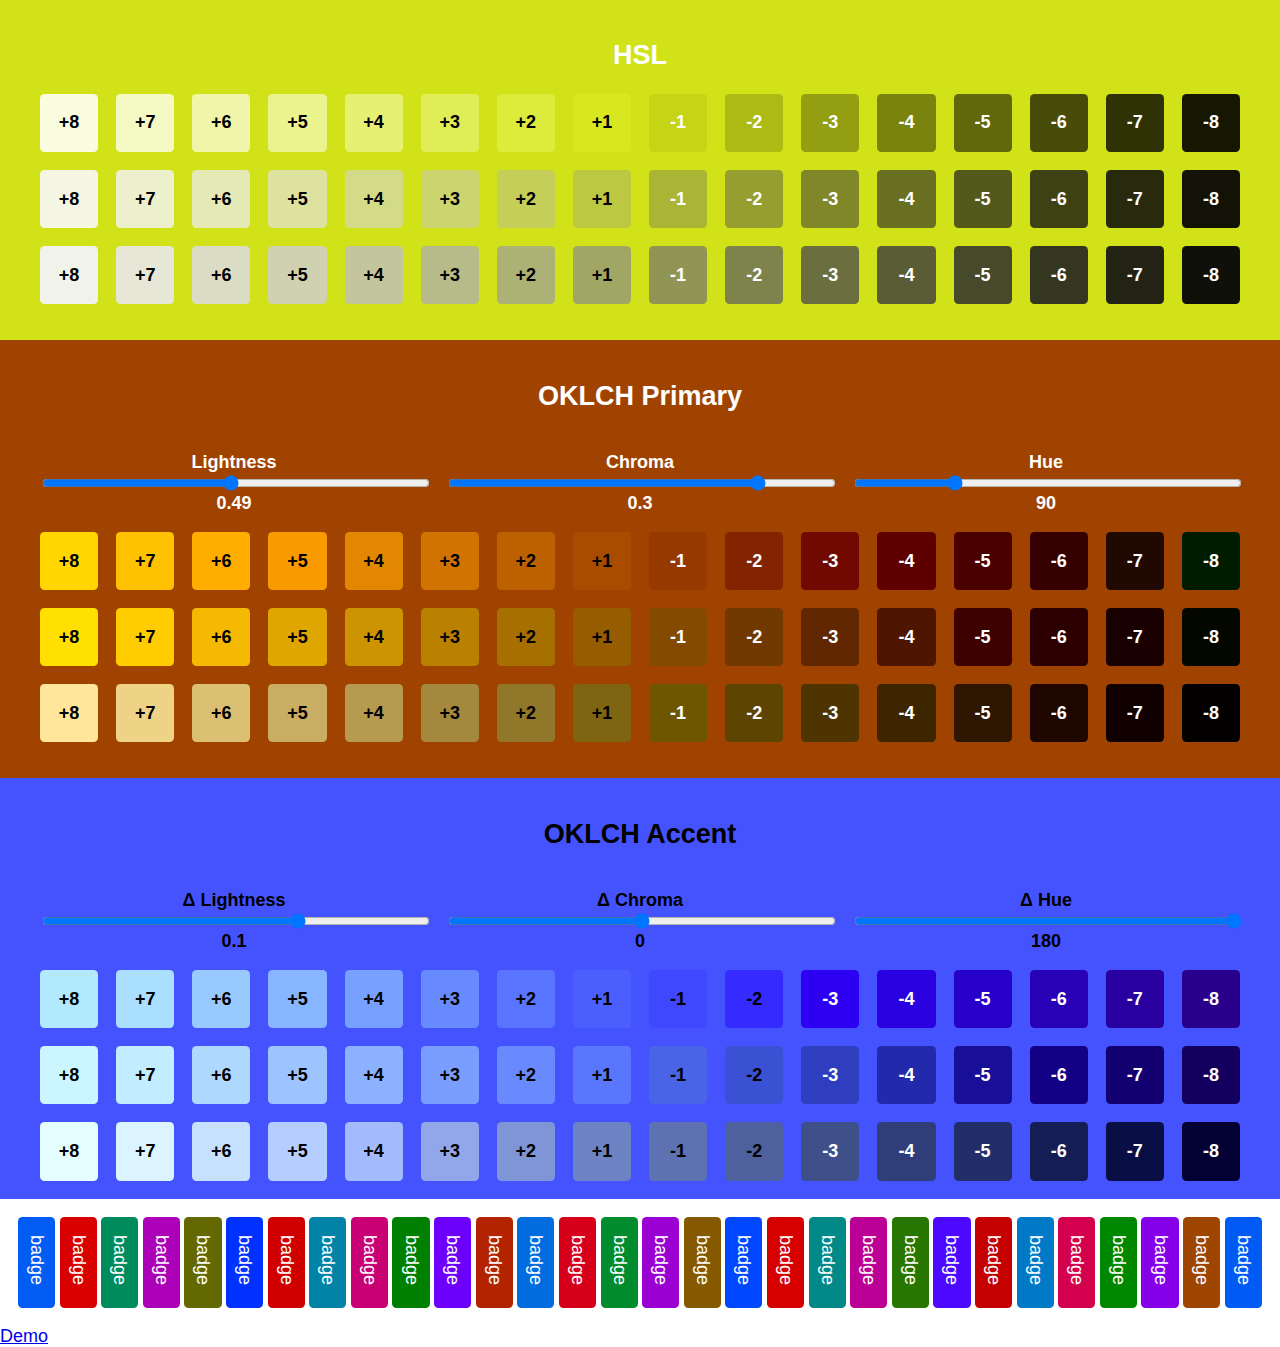
==== index.html @ 8dbc8fe2 "Initial commit" ====
<!DOCTYPE html>
<html lang="en">
<head>
  <meta charset="UTF-8">
  <title>OKLCH Theme Creator</title>
  <link rel="stylesheet" href="styles.css">
</head>
<body>

<div class="container">

  <div class="result hsl">
    <h2>HSL</h2>

    <div class="theme">
      <span style="--theme-l: calc(1 / 17 * 16);--theme-c: calc(1 / 3 * 3)">+8</span>
      <span style="--theme-l: calc(1 / 17 * 15);--theme-c: calc(1 / 3 * 3)">+7</span>
      <span style="--theme-l: calc(1 / 17 * 14);--theme-c: calc(1 / 3 * 3)">+6</span>
      <span style="--theme-l: calc(1 / 17 * 13);--theme-c: calc(1 / 3 * 3)">+5</span>
      <span style="--theme-l: calc(1 / 17 * 12);--theme-c: calc(1 / 3 * 3)">+4</span>
      <span style="--theme-l: calc(1 / 17 * 11);--theme-c: calc(1 / 3 * 3)">+3</span>
      <span style="--theme-l: calc(1 / 17 * 10);--theme-c: calc(1 / 3 * 3)">+2</span>
      <span style="--theme-l: calc(1 / 17 * 9); --theme-c: calc(1 / 3 * 3)">+1</span>
      <span style="--theme-l: calc(1 / 17 * 8); --theme-c: calc(1 / 3 * 3)">-1</span>
      <span style="--theme-l: calc(1 / 17 * 7); --theme-c: calc(1 / 3 * 3)">-2</span>
      <span style="--theme-l: calc(1 / 17 * 6); --theme-c: calc(1 / 3 * 3)">-3</span>
      <span style="--theme-l: calc(1 / 17 * 5); --theme-c: calc(1 / 3 * 3)">-4</span>
      <span style="--theme-l: calc(1 / 17 * 4); --theme-c: calc(1 / 3 * 3)">-5</span>
      <span style="--theme-l: calc(1 / 17 * 3); --theme-c: calc(1 / 3 * 3)">-6</span>
      <span style="--theme-l: calc(1 / 17 * 2); --theme-c: calc(1 / 3 * 3)">-7</span>
      <span style="--theme-l: calc(1 / 17 * 1); --theme-c: calc(1 / 3 * 3)">-8</span>
    </div>
    <div class="theme">
      <span style="--theme-l: calc(1 / 17 * 16);--theme-c: calc(1 / 3 * 2)">+8</span>
      <span style="--theme-l: calc(1 / 17 * 15);--theme-c: calc(1 / 3 * 2)">+7</span>
      <span style="--theme-l: calc(1 / 17 * 14);--theme-c: calc(1 / 3 * 2)">+6</span>
      <span style="--theme-l: calc(1 / 17 * 13);--theme-c: calc(1 / 3 * 2)">+5</span>
      <span style="--theme-l: calc(1 / 17 * 12);--theme-c: calc(1 / 3 * 2)">+4</span>
      <span style="--theme-l: calc(1 / 17 * 11);--theme-c: calc(1 / 3 * 2)">+3</span>
      <span style="--theme-l: calc(1 / 17 * 10);--theme-c: calc(1 / 3 * 2)">+2</span>
      <span style="--theme-l: calc(1 / 17 * 9); --theme-c: calc(1 / 3 * 2)">+1</span>
      <span style="--theme-l: calc(1 / 17 * 8); --theme-c: calc(1 / 3 * 2)">-1</span>
      <span style="--theme-l: calc(1 / 17 * 7); --theme-c: calc(1 / 3 * 2)">-2</span>
      <span style="--theme-l: calc(1 / 17 * 6); --theme-c: calc(1 / 3 * 2)">-3</span>
      <span style="--theme-l: calc(1 / 17 * 5); --theme-c: calc(1 / 3 * 2)">-4</span>
      <span style="--theme-l: calc(1 / 17 * 4); --theme-c: calc(1 / 3 * 2)">-5</span>
      <span style="--theme-l: calc(1 / 17 * 3); --theme-c: calc(1 / 3 * 2)">-6</span>
      <span style="--theme-l: calc(1 / 17 * 2); --theme-c: calc(1 / 3 * 2)">-7</span>
      <span style="--theme-l: calc(1 / 17 * 1); --theme-c: calc(1 / 3 * 2)">-8</span>
    </div>
    <div class="theme">
      <span style="--theme-l: calc(1 / 17 * 16);--theme-c: calc(1 / 3 * 1)">+8</span>
      <span style="--theme-l: calc(1 / 17 * 15);--theme-c: calc(1 / 3 * 1)">+7</span>
      <span style="--theme-l: calc(1 / 17 * 14);--theme-c: calc(1 / 3 * 1)">+6</span>
      <span style="--theme-l: calc(1 / 17 * 13);--theme-c: calc(1 / 3 * 1)">+5</span>
      <span style="--theme-l: calc(1 / 17 * 12);--theme-c: calc(1 / 3 * 1)">+4</span>
      <span style="--theme-l: calc(1 / 17 * 11);--theme-c: calc(1 / 3 * 1)">+3</span>
      <span style="--theme-l: calc(1 / 17 * 10);--theme-c: calc(1 / 3 * 1)">+2</span>
      <span style="--theme-l: calc(1 / 17 * 9); --theme-c: calc(1 / 3 * 1)">+1</span>
      <span style="--theme-l: calc(1 / 17 * 8); --theme-c: calc(1 / 3 * 1)">-1</span>
      <span style="--theme-l: calc(1 / 17 * 7); --theme-c: calc(1 / 3 * 1)">-2</span>
      <span style="--theme-l: calc(1 / 17 * 6); --theme-c: calc(1 / 3 * 1)">-3</span>
      <span style="--theme-l: calc(1 / 17 * 5); --theme-c: calc(1 / 3 * 1)">-4</span>
      <span style="--theme-l: calc(1 / 17 * 4); --theme-c: calc(1 / 3 * 1)">-5</span>
      <span style="--theme-l: calc(1 / 17 * 3); --theme-c: calc(1 / 3 * 1)">-6</span>
      <span style="--theme-l: calc(1 / 17 * 2); --theme-c: calc(1 / 3 * 1)">-7</span>
      <span style="--theme-l: calc(1 / 17 * 1); --theme-c: calc(1 / 3 * 1)">-8</span>
    </div>

  </div>

  <div class="result primary">
    <h2>OKLCH Primary</h2>
    <div class="controls">
      <label>
        <span>Lightness</span>
        <input type="range" min="0.1" max="0.9" step="0.01" value="0.49" id="l">
        <span class="value">0.49</span>
      </label>

      <label>
        <span>Chroma</span>
        <input type="range" min="0" max="0.37" step="0.0001" value="0.3" id="c">
        <span class="value">0.3</span>
      </label>

      <label>
        <span>Hue</span>
        <input type="range" min="0" max="360" step="1" value="90" id="h">
        <span class="value">90</span>
      </label>
    </div>
    <div class="theme">
      <span style="--theme-l: calc(1 / 17 * 16);--theme-c: calc(1 / 3 * 3)">+8</span>
      <span style="--theme-l: calc(1 / 17 * 15);--theme-c: calc(1 / 3 * 3)">+7</span>
      <span style="--theme-l: calc(1 / 17 * 14);--theme-c: calc(1 / 3 * 3)">+6</span>
      <span style="--theme-l: calc(1 / 17 * 13);--theme-c: calc(1 / 3 * 3)">+5</span>
      <span style="--theme-l: calc(1 / 17 * 12);--theme-c: calc(1 / 3 * 3)">+4</span>
      <span style="--theme-l: calc(1 / 17 * 11);--theme-c: calc(1 / 3 * 3)">+3</span>
      <span style="--theme-l: calc(1 / 17 * 10);--theme-c: calc(1 / 3 * 3)">+2</span>
      <span style="--theme-l: calc(1 / 17 * 9); --theme-c: calc(1 / 3 * 3)">+1</span>
      <span style="--theme-l: calc(1 / 17 * 8); --theme-c: calc(1 / 3 * 3)">-1</span>
      <span style="--theme-l: calc(1 / 17 * 7); --theme-c: calc(1 / 3 * 3)">-2</span>
      <span style="--theme-l: calc(1 / 17 * 6); --theme-c: calc(1 / 3 * 3)">-3</span>
      <span style="--theme-l: calc(1 / 17 * 5); --theme-c: calc(1 / 3 * 3)">-4</span>
      <span style="--theme-l: calc(1 / 17 * 4); --theme-c: calc(1 / 3 * 3)">-5</span>
      <span style="--theme-l: calc(1 / 17 * 3); --theme-c: calc(1 / 3 * 3)">-6</span>
      <span style="--theme-l: calc(1 / 17 * 2); --theme-c: calc(1 / 3 * 3)">-7</span>
      <span style="--theme-l: calc(1 / 17 * 1); --theme-c: calc(1 / 3 * 3)">-8</span>
    </div>
    <div class="theme">
      <span style="--theme-l: calc(1 / 17 * 16);--theme-c: calc(1 / 3 * 2)">+8</span>
      <span style="--theme-l: calc(1 / 17 * 15);--theme-c: calc(1 / 3 * 2)">+7</span>
      <span style="--theme-l: calc(1 / 17 * 14);--theme-c: calc(1 / 3 * 2)">+6</span>
      <span style="--theme-l: calc(1 / 17 * 13);--theme-c: calc(1 / 3 * 2)">+5</span>
      <span style="--theme-l: calc(1 / 17 * 12);--theme-c: calc(1 / 3 * 2)">+4</span>
      <span style="--theme-l: calc(1 / 17 * 11);--theme-c: calc(1 / 3 * 2)">+3</span>
      <span style="--theme-l: calc(1 / 17 * 10);--theme-c: calc(1 / 3 * 2)">+2</span>
      <span style="--theme-l: calc(1 / 17 * 9); --theme-c: calc(1 / 3 * 2)">+1</span>
      <span style="--theme-l: calc(1 / 17 * 8); --theme-c: calc(1 / 3 * 2)">-1</span>
      <span style="--theme-l: calc(1 / 17 * 7); --theme-c: calc(1 / 3 * 2)">-2</span>
      <span style="--theme-l: calc(1 / 17 * 6); --theme-c: calc(1 / 3 * 2)">-3</span>
      <span style="--theme-l: calc(1 / 17 * 5); --theme-c: calc(1 / 3 * 2)">-4</span>
      <span style="--theme-l: calc(1 / 17 * 4); --theme-c: calc(1 / 3 * 2)">-5</span>
      <span style="--theme-l: calc(1 / 17 * 3); --theme-c: calc(1 / 3 * 2)">-6</span>
      <span style="--theme-l: calc(1 / 17 * 2); --theme-c: calc(1 / 3 * 2)">-7</span>
      <span style="--theme-l: calc(1 / 17 * 1); --theme-c: calc(1 / 3 * 2)">-8</span>
    </div>
    <div class="theme">
      <span style="--theme-l: calc(1 / 17 * 16);--theme-c: calc(1 / 3 * 1)">+8</span>
      <span style="--theme-l: calc(1 / 17 * 15);--theme-c: calc(1 / 3 * 1)">+7</span>
      <span style="--theme-l: calc(1 / 17 * 14);--theme-c: calc(1 / 3 * 1)">+6</span>
      <span style="--theme-l: calc(1 / 17 * 13);--theme-c: calc(1 / 3 * 1)">+5</span>
      <span style="--theme-l: calc(1 / 17 * 12);--theme-c: calc(1 / 3 * 1)">+4</span>
      <span style="--theme-l: calc(1 / 17 * 11);--theme-c: calc(1 / 3 * 1)">+3</span>
      <span style="--theme-l: calc(1 / 17 * 10);--theme-c: calc(1 / 3 * 1)">+2</span>
      <span style="--theme-l: calc(1 / 17 * 9); --theme-c: calc(1 / 3 * 1)">+1</span>
      <span style="--theme-l: calc(1 / 17 * 8); --theme-c: calc(1 / 3 * 1)">-1</span>
      <span style="--theme-l: calc(1 / 17 * 7); --theme-c: calc(1 / 3 * 1)">-2</span>
      <span style="--theme-l: calc(1 / 17 * 6); --theme-c: calc(1 / 3 * 1)">-3</span>
      <span style="--theme-l: calc(1 / 17 * 5); --theme-c: calc(1 / 3 * 1)">-4</span>
      <span style="--theme-l: calc(1 / 17 * 4); --theme-c: calc(1 / 3 * 1)">-5</span>
      <span style="--theme-l: calc(1 / 17 * 3); --theme-c: calc(1 / 3 * 1)">-6</span>
      <span style="--theme-l: calc(1 / 17 * 2); --theme-c: calc(1 / 3 * 1)">-7</span>
      <span style="--theme-l: calc(1 / 17 * 1); --theme-c: calc(1 / 3 * 1)">-8</span>
    </div>


  </div>


  <div class="result accent">
    <h2>OKLCH Accent</h2>
    <div class="controls">
      <label>
        <span>&#916; Lightness</span>
        <input type="range" min="-0.3" max="0.3" step="0.01" value="0.1" id="accent-l">
        <span class="value">0.1</span>
      </label>

      <label>
        <span>&#916; Chroma</span>
        <input type="range" min="-0.1" max="0.1" step="0.0001" value="0" id="accent-c">
        <span class="value">0</span>
      </label>

      <label>
        <span>&#916; Hue</span>
        <input type="range" min="-180" max="180" step="1" value="180" id="accent-h">
        <span class="value">180</span>
      </label>
    </div>

    <div class="theme">
      <span style="--theme-l: calc(1 / 17 * 16);--theme-c: calc(1 / 3 * 3)">+8</span>
      <span style="--theme-l: calc(1 / 17 * 15);--theme-c: calc(1 / 3 * 3)">+7</span>
      <span style="--theme-l: calc(1 / 17 * 14);--theme-c: calc(1 / 3 * 3)">+6</span>
      <span style="--theme-l: calc(1 / 17 * 13);--theme-c: calc(1 / 3 * 3)">+5</span>
      <span style="--theme-l: calc(1 / 17 * 12);--theme-c: calc(1 / 3 * 3)">+4</span>
      <span style="--theme-l: calc(1 / 17 * 11);--theme-c: calc(1 / 3 * 3)">+3</span>
      <span style="--theme-l: calc(1 / 17 * 10);--theme-c: calc(1 / 3 * 3)">+2</span>
      <span style="--theme-l: calc(1 / 17 * 9); --theme-c: calc(1 / 3 * 3)">+1</span>
      <span style="--theme-l: calc(1 / 17 * 8); --theme-c: calc(1 / 3 * 3)">-1</span>
      <span style="--theme-l: calc(1 / 17 * 7); --theme-c: calc(1 / 3 * 3)">-2</span>
      <span style="--theme-l: calc(1 / 17 * 6); --theme-c: calc(1 / 3 * 3)">-3</span>
      <span style="--theme-l: calc(1 / 17 * 5); --theme-c: calc(1 / 3 * 3)">-4</span>
      <span style="--theme-l: calc(1 / 17 * 4); --theme-c: calc(1 / 3 * 3)">-5</span>
      <span style="--theme-l: calc(1 / 17 * 3); --theme-c: calc(1 / 3 * 3)">-6</span>
      <span style="--theme-l: calc(1 / 17 * 2); --theme-c: calc(1 / 3 * 3)">-7</span>
      <span style="--theme-l: calc(1 / 17 * 1); --theme-c: calc(1 / 3 * 3)">-8</span>
    </div>
    <div class="theme">
      <span style="--theme-l: calc(1 / 17 * 16);--theme-c: calc(1 / 3 * 2)">+8</span>
      <span style="--theme-l: calc(1 / 17 * 15);--theme-c: calc(1 / 3 * 2)">+7</span>
      <span style="--theme-l: calc(1 / 17 * 14);--theme-c: calc(1 / 3 * 2)">+6</span>
      <span style="--theme-l: calc(1 / 17 * 13);--theme-c: calc(1 / 3 * 2)">+5</span>
      <span style="--theme-l: calc(1 / 17 * 12);--theme-c: calc(1 / 3 * 2)">+4</span>
      <span style="--theme-l: calc(1 / 17 * 11);--theme-c: calc(1 / 3 * 2)">+3</span>
      <span style="--theme-l: calc(1 / 17 * 10);--theme-c: calc(1 / 3 * 2)">+2</span>
      <span style="--theme-l: calc(1 / 17 * 9); --theme-c: calc(1 / 3 * 2)">+1</span>
      <span style="--theme-l: calc(1 / 17 * 8); --theme-c: calc(1 / 3 * 2)">-1</span>
      <span style="--theme-l: calc(1 / 17 * 7); --theme-c: calc(1 / 3 * 2)">-2</span>
      <span style="--theme-l: calc(1 / 17 * 6); --theme-c: calc(1 / 3 * 2)">-3</span>
      <span style="--theme-l: calc(1 / 17 * 5); --theme-c: calc(1 / 3 * 2)">-4</span>
      <span style="--theme-l: calc(1 / 17 * 4); --theme-c: calc(1 / 3 * 2)">-5</span>
      <span style="--theme-l: calc(1 / 17 * 3); --theme-c: calc(1 / 3 * 2)">-6</span>
      <span style="--theme-l: calc(1 / 17 * 2); --theme-c: calc(1 / 3 * 2)">-7</span>
      <span style="--theme-l: calc(1 / 17 * 1); --theme-c: calc(1 / 3 * 2)">-8</span>
    </div>
    <div class="theme">
      <span style="--theme-l: calc(1 / 17 * 16);--theme-c: calc(1 / 3 * 1)">+8</span>
      <span style="--theme-l: calc(1 / 17 * 15);--theme-c: calc(1 / 3 * 1)">+7</span>
      <span style="--theme-l: calc(1 / 17 * 14);--theme-c: calc(1 / 3 * 1)">+6</span>
      <span style="--theme-l: calc(1 / 17 * 13);--theme-c: calc(1 / 3 * 1)">+5</span>
      <span style="--theme-l: calc(1 / 17 * 12);--theme-c: calc(1 / 3 * 1)">+4</span>
      <span style="--theme-l: calc(1 / 17 * 11);--theme-c: calc(1 / 3 * 1)">+3</span>
      <span style="--theme-l: calc(1 / 17 * 10);--theme-c: calc(1 / 3 * 1)">+2</span>
      <span style="--theme-l: calc(1 / 17 * 9); --theme-c: calc(1 / 3 * 1)">+1</span>
      <span style="--theme-l: calc(1 / 17 * 8); --theme-c: calc(1 / 3 * 1)">-1</span>
      <span style="--theme-l: calc(1 / 17 * 7); --theme-c: calc(1 / 3 * 1)">-2</span>
      <span style="--theme-l: calc(1 / 17 * 6); --theme-c: calc(1 / 3 * 1)">-3</span>
      <span style="--theme-l: calc(1 / 17 * 5); --theme-c: calc(1 / 3 * 1)">-4</span>
      <span style="--theme-l: calc(1 / 17 * 4); --theme-c: calc(1 / 3 * 1)">-5</span>
      <span style="--theme-l: calc(1 / 17 * 3); --theme-c: calc(1 / 3 * 1)">-6</span>
      <span style="--theme-l: calc(1 / 17 * 2); --theme-c: calc(1 / 3 * 1)">-7</span>
      <span style="--theme-l: calc(1 / 17 * 1); --theme-c: calc(1 / 3 * 1)">-8</span>
    </div>


    <div class="random-palette">

      <span style="--counter: 1"></span>
      <span style="--counter: 2"></span>
      <span style="--counter: 3"></span>
      <span style="--counter: 4"></span>
      <span style="--counter: 5"></span>
      <span style="--counter: 6"></span>
      <span style="--counter: 7"></span>
      <span style="--counter: 8"></span>
      <span style="--counter: 9"></span>
      <span style="--counter: 10"></span>
      <span style="--counter: 11"></span>
      <span style="--counter: 12"></span>
      <span style="--counter: 13"></span>
      <span style="--counter: 14"></span>
      <span style="--counter: 15"></span>
      <span style="--counter: 16"></span>
      <span style="--counter: 17"></span>
      <span style="--counter: 18"></span>
      <span style="--counter: 19"></span>
      <span style="--counter: 20"></span>
      <span style="--counter: 21"></span>
      <span style="--counter: 22"></span>
      <span style="--counter: 23"></span>
      <span style="--counter: 24"></span>
      <span style="--counter: 25"></span>
      <span style="--counter: 26"></span>
      <span style="--counter: 27"></span>
      <span style="--counter: 28"></span>
      <span style="--counter: 29"></span>
      <span style="--counter: 30"></span>
    </div>
  </div>


  <a href="./themes/demo.html">Demo</a>
</div>
<script src="script.js"></script>
</body>
</html>
---- styles.css ----
:root {
    --l: 0.5;
    --c: 0.2;
    --h: 200;
    --contrast-multiplexor: calc(2147483647);
}

html, body {
    font-family: Arial, sans-serif;
    margin: 0;
    font-size: 2vmin;
}

.container {
}

.controls {
    display: flex;
    align-items: center;
    justify-content: center;
    gap: 1rem;
    padding: 1rem 0;
    max-width: 1200px;
    margin: 0 auto;
}

.controls label {
    display: flex;
    flex-direction: column;
    flex-grow: 1;
}

.controls input {
    width: 100%;
}

/*******************************/

.result {
    --lightnes: var(--l);
    --chroma: var(--c);
    --hue: var(--h);
    --color: oklch(var(--lightnes) var(--chroma) var(--hue));
    --contrast: oklch(calc((0.5 - var(--lightnes)) * var(--contrast-multiplexor)) 0 0);

    background: var(--color);
    color: var(--contrast);
    padding: 1rem;
    text-align: center;
    font-weight: bold;
}

.result .theme {
    display: grid;
    grid-template-columns: repeat(16, 1fr);
    gap: 1rem;
    margin: 0 auto 1rem;
    max-width: 1200px;
    align-items: center;
    justify-content: center;
}

.result .theme span {
    --color-l: calc(var(--theme-l) + var(--lightnes) - 0.5);
    --color-c: calc(var(--theme-c) * var(--chroma));

    background: oklch(var(--color-l) var(--color-c) var(--hue));
    color: oklch(calc((0.5 - var(--color-l)) * var(--contrast-multiplexor)) 0 0);
}

.result .theme span {
    display: flex;
    align-items: center;
    justify-content: center;
    aspect-ratio: 1;
    border: 1px solid transparent;
    border-radius: .25rem;
}


.result.accent {
    --lightnes: calc(var(--l) + var(--accent-l));
    --chroma: calc(var(--c) + var(--accent-c));
    --hue: calc(var(--h) + var(--accent-h));
}

.result.hsl {
    --lightnes: var(--l);
    --saturation: var(--c);
    --hue: var(--h);
    --color: hsl(calc((var(--hue) - 25) * 1deg) calc(var(--saturation) * 100 / 37 * 100%) calc(var(--lightnes) * 100%));
    --contrast: hsl(0 0 calc((0.5 - var(--lightnes)) * var(--contrast-multiplexor) * 1%));
}

.result.hsl .theme span {
    --color-l: calc(var(--theme-l) + var(--lightnes) - 0.5);
    --color-s: calc(var(--theme-c) * var(--chroma));

    background: hsl(
            calc((var(--hue) - 25) * 1deg) calc(var(--color-s) * 100 / 37 * 100%) calc(var(--color-l) * 100%)
    );
    color: hsl(0 0 calc((0.5 - var(--color-l)) * var(--contrast-multiplexor) * 1%));
}

/*******************************/

.random-palette {
    display: flex;
    background: white;
    padding: 1rem;
    margin: 1rem -1rem -1rem;
    gap: .25rem;
}

.random-palette span {
    border-radius: .25rem;
    display: block;
    flex-grow: 1;
    background: oklch(var(--l) var(--c) calc(var(--h) + var(--counter) * 149));
    color: oklch(calc((0.5 - var(--l)) * var(--contrast-multiplexor)) 0 0);
}

.random-palette span::after {
    content: 'badge';
    writing-mode: vertical-rl;
    text-orientation: mixed;
    display: inline-block;
    padding: 1rem 0;
    font-weight: normal;
}
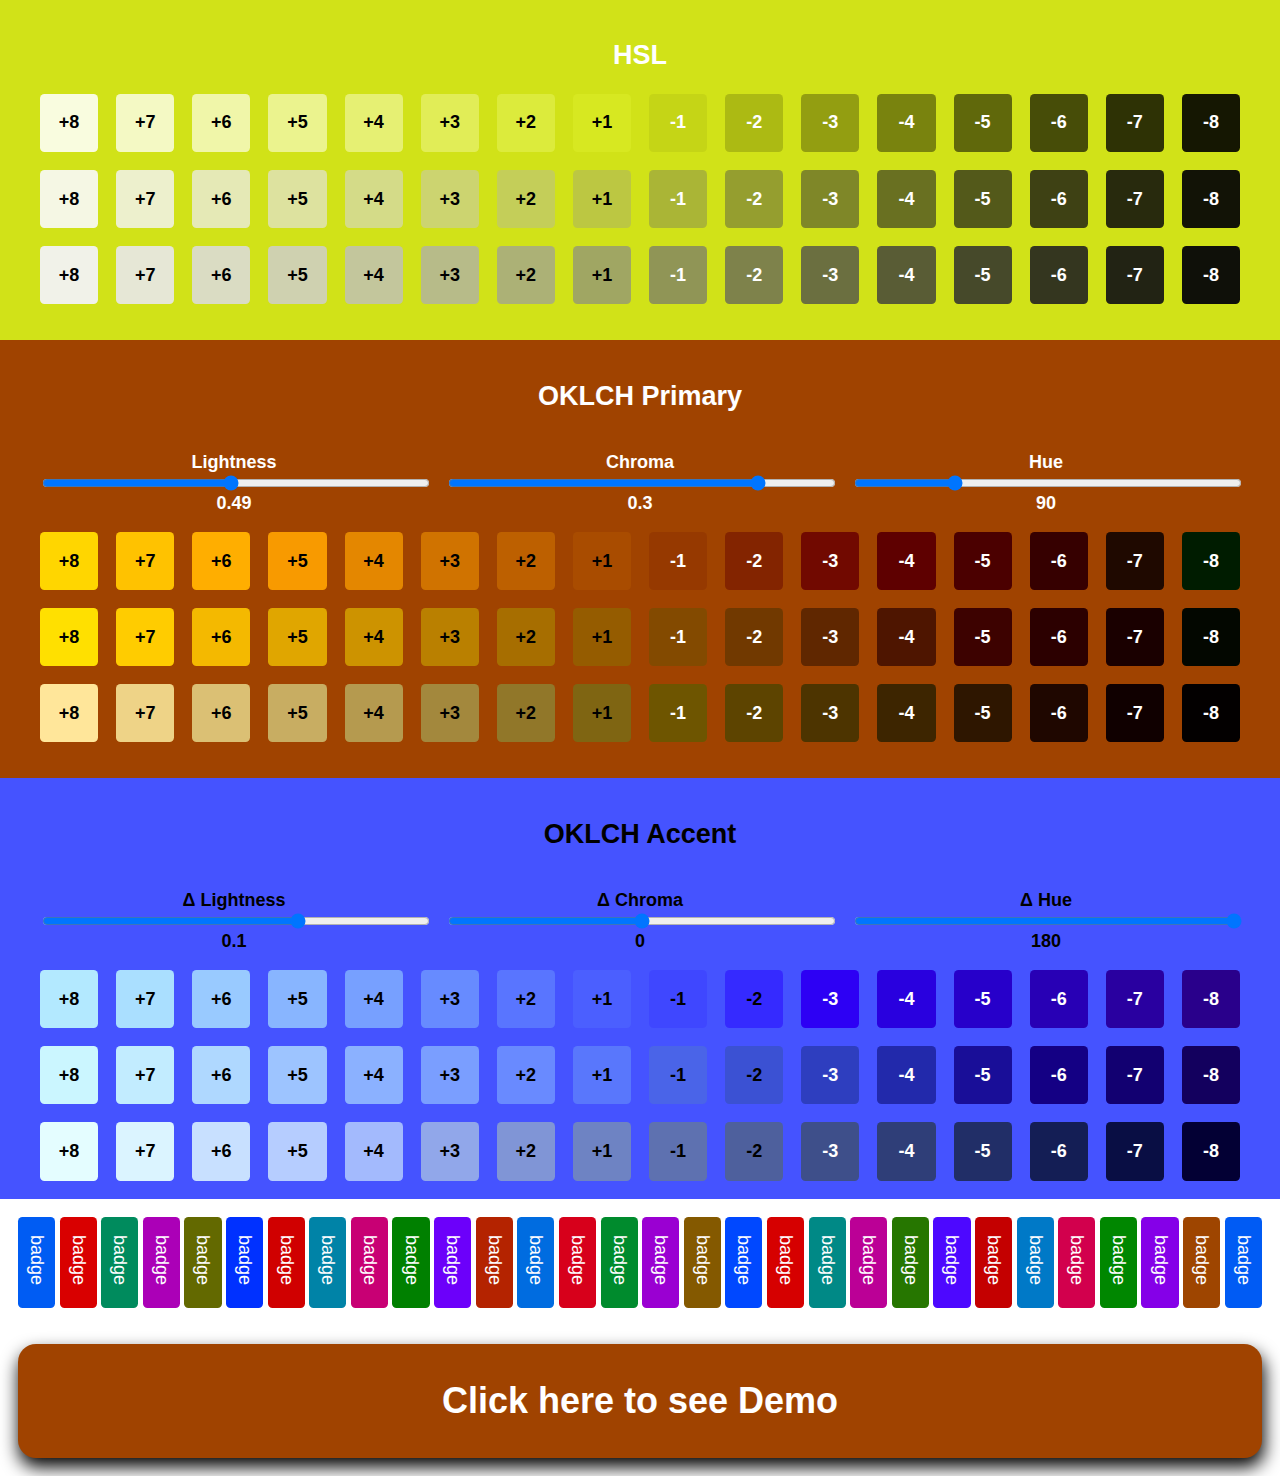
==== commit 6542667c: "ADD: README.MD" ====
--- a/index.html
+++ b/index.html
@@ -263,7 +263,8 @@
   </div>
 
 
-  <a href="./themes/demo.html">Demo</a>
+  <a href="./themes/demo.html" class="demo-link result">Click here to see Demo</a>
+
 </div>
 <script src="script.js"></script>
 </body>
--- a/styles.css
+++ b/styles.css
@@ -128,3 +128,25 @@
     padding: 1rem 0;
     font-weight: normal;
 }
+
+/*******************************/
+
+.demo-link {
+    display: block;
+    text-align: center;
+    font-size: 2rem;
+    padding: 2rem;
+    margin: 1rem;
+    border-radius: 1rem;
+    text-decoration: none;
+    font-weight: bold;
+    box-shadow: .1rem .5rem 1rem 0 black;
+
+    --updated-l: var(--l);
+    background: oklch(var(--updated-l) var(--c) var(--h));
+    color: oklch(calc((0.5 - var(--updated-l)) * var(--contrast-multiplexor)) 0 0);
+}
+
+.demo-link:hover {
+    --updated-l: calc(var(--l) * 0.8);
+}
